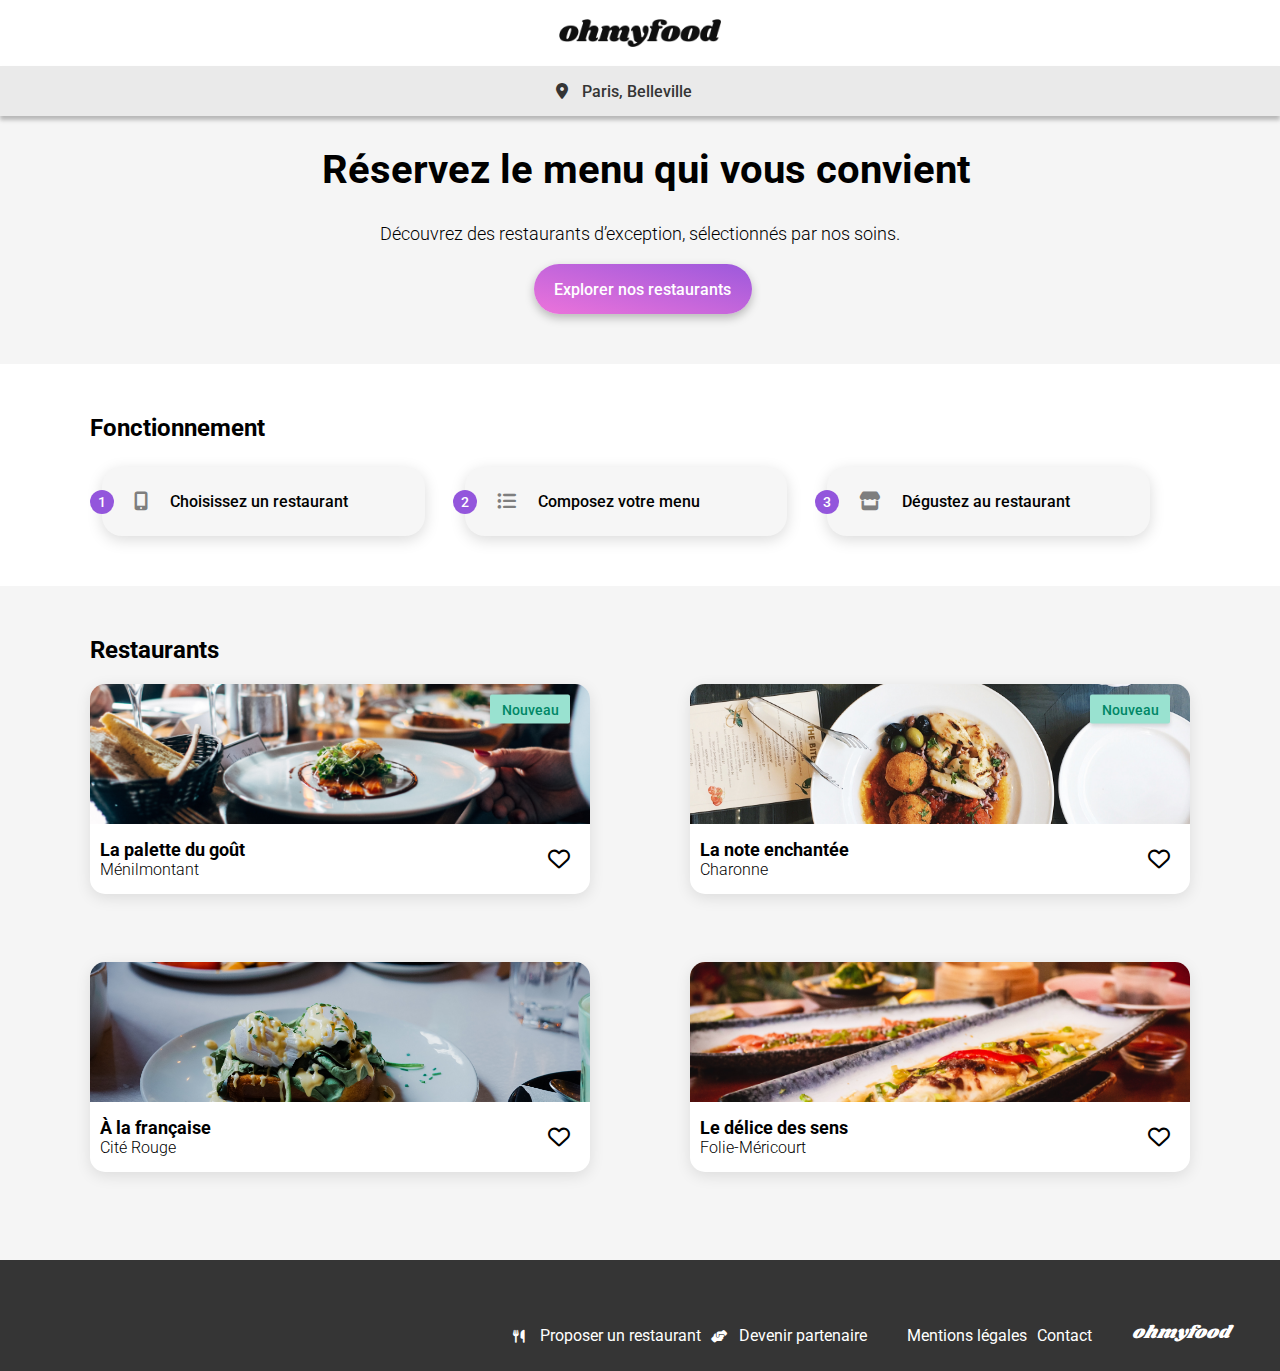
==== index.html @ 7dc05c97 "micromodification" ====
<!DOCTYPE html>
<html>

    <head>
        <meta charset="UTF-8">
        <meta name="viewport" content="width=device-width, initial-scale=1.0">
        <title>OhMyFood</title>
        <link rel="preconnect" href="https://fonts.googleapis.com">
        <link rel="preconnect" href="https://fonts.gstatic.com" crossorigin>
        <link href="https://fonts.googleapis.com/css2?family=Roboto:ital,wght@0,100;0,300;0,400;0,500;0,700;0,900;1,100;1,300;1,400;1,500;1,700;1,900&family=Shrikhand&display=swap" rel="stylesheet">
        <link href="https://fonts.googleapis.com/css2?family=Roboto:ital,wght@0,100;0,300;0,400;0,500;0,700;0,900;1,100;1,300;1,400;1,500;1,700;1,900&display=swap" rel="stylesheet">
        <link rel="stylesheet" href="https://cdnjs.cloudflare.com/ajax/libs/font-awesome/6.5.1/css/all.min.css">            
        <link rel="stylesheet" href="./css/index.css">
    </head>

    <body>

        <header>
            <div id="logo">
                <img src="./assets/logo/ohmyfood.png" alt="Logo Ohmyfood">
            </div>

            <div class="location">
                <i class="fa-solid fa-location-dot"></i>
                <input type="text" placeholder="Paris, Belleville">
            </div>
        </header>

        <section id="reservation">
            <h1>Réservez le menu qui vous convient</h1>
            <h2>Découvrez des restaurants d’exception, sélectionnés par nos soins.</h2>
            <button>Explorer nos restaurants</button>
        </section>

        <main class="main-container">

            <section id="fonctionnement">
                <div class="container">
                    <h2>Fonctionnement</h2>
                    <section id="detail">
                        <div>
                            <span>1</span>
                            <article>
                                <i class="fa-solid fa-mobile-screen-button"></i>
                                <p>Choisissez un restaurant</p>
                            </article>
                        </div>
                        <div>
                            <span>2</span>
                            <article>
                                <i class="fa-solid fa-list-ul"></i>
                                <p>Composez votre menu</p>
                            </article>
                        </div>
                        <div>
                            <span>3</span>
                            <article>
                                <i class="fa-solid fa-store"></i>
                                <p>Dégustez au restaurant</p>
                            </article>
                        </div>
                    </section>
                </div>
            </section>

            <section id="cards">
                <div class="container">
                    <h2>Restaurants</h2>
                    <section id="card-container">
                        <a href="./restaurants/laPaletteDuGout.html">
                            <article class="card">
                                <div class="card__image">
                                    <img src="./assets/restaurants/jay-wennington-N_Y88TWmGwA-unsplash.jpg" alt="La palette du goût">
                                    <button class="new">Nouveau</button>
                                </div>
                                <div class="card__content">
                                    <div class="content-container">
                                        <h3 class="card-title">La palette du goût</h3>
                                        <p class="card-subtitle">Ménilmontant</p>
                                    </div>
                                    <div class="heart">
                                        <i class="fa-regular fa-heart"></i>
                                        <!-- <i class="fa-thin fa-heart"></i> -->
                                    </div>
                                </div>
                            </article>
                        </a>
    
                        <a href="./restaurants/laNoteEnchantee.html">
                            <article class="card">
                                <div class="card__image">
                                    <img src="./assets/restaurants/stil-u2Lp8tXIcjw-unsplash.jpg" alt="La note enchantée">
                                    <button class="new">Nouveau</button>
                                </div>
        
                                <div class="card__content">
                                    <div class="content-container">
                                        <h3>La note enchantée</h3>
                                        <p>Charonne</p>
                                    </div>
                                    <div class="heart">
                                        <i class="fa-regular fa-heart"></i>
                                        <!-- <i class="fa-thin fa-heart"></i> -->
                                    </div>
                                </div>
                            </article>
                        </a>

                        <a href="./restaurants/aLaFrancaise.html">
                            <article class="card">
                                <div class="card__image">
                                    <img src="./assets/restaurants/toa-heftiba-DQKerTsQwi0-unsplash.jpg" alt="À la française">
                                </div>
        
                                <div class="card__content">
                                    <div class="content-container">
                                        <h3>À la française</h3>
                                        <p>Cité Rouge</p>
                                    </div>
                                    <div class="heart">
                                        <i class="fa-regular fa-heart"></i>
                                        <!-- <i class="fa-thin fa-heart"></i> -->
                                    </div>
                                </div>
                            </article>
                        </a>
                        
                        <a href="./restaurants/leDeliceDesSens.html">
                            <article class="card">
                                <div class="card__image">
                                    <img src="./assets/restaurants/louis-hansel-shotsoflouis-qNBGVyOCY8Q-unsplash.jpg" alt="Le délice des sens">
                                </div>
                                <div class="card__content">
                                    <div class="content-container">
                                        <h3>Le délice des sens</h3>
                                        <p>Folie-Méricourt</p>
                                    </div>
                                    <div class="heart">
                                        <i class="fa-regular fa-heart"></i>
                                        <!-- <i class="fa-thin fa-heart"></i> -->
                                    </div>
                                </div>
                            </article>
                        </a>
                    </section>
                </div>
            </section>

        </main>

        <footer>
            <h3>ohmyfood</h3>
            <ul>
                <li><i class="fa-solid fa-utensils"></i><a href="#"> Proposer un restaurant</a></li>
                <li><i class="fa-solid fa-handshake-angle"></i><a href="#">Devenir partenaire</a></li>
                <li><a href="#">Mentions légales</a></li>
                <li><a href="mailto:contact@ohmyfood.fr">Contact</a></li>
            </ul>
        </footer>

    </body>
</html>
---- css/index.css ----
* {
  font-family: "Roboto", sans-serif;
  padding: 0px;
  margin: 0px;
  box-sizing: border-box;
}

body {
  background-color: #F5F5F5;
}

a {
  text-decoration: none;
  color: inherit;
}

.container {
  max-width: 1140px;
  margin: auto;
  padding: 50px 20px;
}

.main-container #fonctionnement #detail article, header #logo {
  display: flex;
  justify-content: center;
}

.main-container #fonctionnement #detail, #reservation {
  display: flex;
  flex-direction: column;
}

/****  header  ****/
header #logo {
  background-color: #FFFFFF;
  box-shadow: 0px 2px 4px 0px rgba(0, 0, 0, 0.1450980392);
}
header #logo img {
  width: 162px;
  margin: 19px 0px;
}
header .location {
  position: relative;
  text-align: center;
  background-color: #EAEAEA;
  padding: 16px 0px 15px 55px;
  box-shadow: 0px 4px 4px 0px rgba(0, 0, 0, 0.2509803922);
}
header .location i {
  margin: 0px 10px 0px 6px;
  color: #353535;
}
header .location input {
  border: none;
  background: none;
  outline: none;
  font-size: 16px;
  font-weight: 500;
}
header .location input::placeholder {
  color: #353535;
}

/****  section-reservation  ****/
#reservation {
  background-color: #F5F5F5;
  align-items: center;
  text-align: center;
}
#reservation h1 {
  margin: 0px 35px 0px 47px;
  padding: 30px 0px 10px 0px;
}
@media screen and (min-width: 1024px) {
  #reservation h1 {
    font-size: 40px;
    margin-bottom: 20px;
  }
}
#reservation h2 {
  font-size: 17px;
  font-weight: 300;
  margin: 0 10px;
}
@media screen and (min-width: 1024px) {
  #reservation h2 {
    font-size: 18px;
  }
}
#reservation button {
  background: linear-gradient(193.33deg, #9356DC -11.44%, #FF79DA 123.93%);
  color: #FFFFFF;
  box-shadow: 0px 4px 10px 0px rgba(0, 0, 0, 0.2509803922);
  width: 218px;
  height: 50px;
  border-radius: 25px;
  font-size: 16px;
  font-weight: 500;
  border: none;
  cursor: pointer;
  margin: 20px 0px 50px 5px;
}

/**** section-fonctionnement ****/
.main-container #fonctionnement {
  background-color: #FFFFFF;
}
.main-container #fonctionnement #detail {
  padding: 0 0 0 12px;
}
@media screen and (min-width: 768px) {
  .main-container #fonctionnement #detail {
    flex-direction: row;
  }
  .main-container #fonctionnement #detail div {
    width: 100%;
    padding-right: 40px;
  }
}
.main-container #fonctionnement #detail article {
  justify-content: unset;
  align-items: center;
  padding: 25px 20px 25px 20px;
  background: #F6F6F6;
  border-radius: 20px;
  box-shadow: 0px 4px 15px 0px rgba(0, 0, 0, 0.1450980392);
}
.main-container #fonctionnement #detail article i {
  margin: 0px 12px;
  color: #7E7E7E;
  font-size: 19px;
}
.main-container #fonctionnement #detail article p {
  font-weight: 500;
  margin-left: 10px;
}
@media screen and (min-width: 768px) {
  .main-container #fonctionnement #detail article p {
    text-align: left;
  }
}
.main-container #fonctionnement #detail article:hover i {
  color: #9356DC;
}
.main-container #fonctionnement #detail div {
  position: relative;
  margin-top: 25px;
  text-align: center;
}
.main-container #fonctionnement #detail span {
  position: absolute;
  top: 50%;
  transform: translateY(-50%);
  left: -12px;
  width: 24px;
  border-radius: 50%;
  background-color: #9356DC;
  color: #FFFFFF;
  line-height: 24px;
  font-size: 14px;
  font-weight: 500;
}
.main-container #card-container {
  margin: 20px 0 20px 0;
}
@media screen and (min-width: 768px) {
  .main-container #card-container {
    display: grid;
    grid-template-columns: 1fr 1fr;
    grid-template-rows: 1fr 1fr;
    row-gap: 50px;
    column-gap: 100px;
  }
}

.card {
  background-color: #FFFFFF;
  height: 210px;
  border-radius: 15px;
  box-shadow: 0px 4px 15px 0px rgba(0, 0, 0, 0.1019607843);
  position: relative;
  margin-bottom: 18px;
}
.card img {
  width: 100%;
  height: 140px;
  object-fit: cover;
  border-radius: 15px 15px 0px 0px;
  display: block;
}
.card .new {
  background-color: #99E2D0;
  width: 80px;
  height: 29px;
  border-radius: 2px;
  color: #008766;
  font-size: 14px;
  font-weight: 500;
  border: none;
  box-shadow: 0px 2px 4px 0px rgba(0, 0, 0, 0.1450980392);
  position: absolute;
  top: 25px;
  left: 82%;
  transform: translate(-50%, -50%);
}
@media screen and (min-width: 1024px) {
  .card .new {
    left: 88%;
  }
}
.card .card__content {
  display: flex;
  justify-content: space-between;
  align-items: center;
  margin: 15px 20px 15px 10px;
}
.card .card__content h3 {
  font-size: 18px;
}
.card .card__content p {
  font-weight: 300;
}
.card .card__content .heart {
  position: relative;
  cursor: pointer;
  font-size: 22px;
}

footer {
  background-color: #353535;
  color: #FFFFFF;
  padding: 22px 25px;
}
@media screen and (min-width: 768px) {
  footer {
    display: flex;
    flex-direction: row-reverse;
    align-items: center;
    padding: 60px 20px 25px;
  }
}
@media screen and (min-width: 1024px) {
  footer {
    padding: 60px 50px 25px;
  }
}
footer h3 {
  font-family: Shrikhand;
  font-size: 18px;
  font-weight: 400;
  font-style: italic;
  margin-bottom: 16px;
}
@media screen and (min-width: 768px) {
  footer h3 {
    margin-bottom: 0;
    margin-left: 30px;
  }
}
footer ul {
  list-style: none;
}
@media screen and (min-width: 768px) {
  footer ul {
    display: flex;
  }
  footer ul li:nth-child(3) {
    margin-left: 30px;
  }
}
footer ul li {
  margin-top: 5px;
}
@media screen and (min-width: 768px) {
  footer ul li {
    margin-right: 10px;
  }
}
footer ul li i {
  font-size: 13px;
  margin-right: 12px;
}

/*# sourceMappingURL=index.css.map */
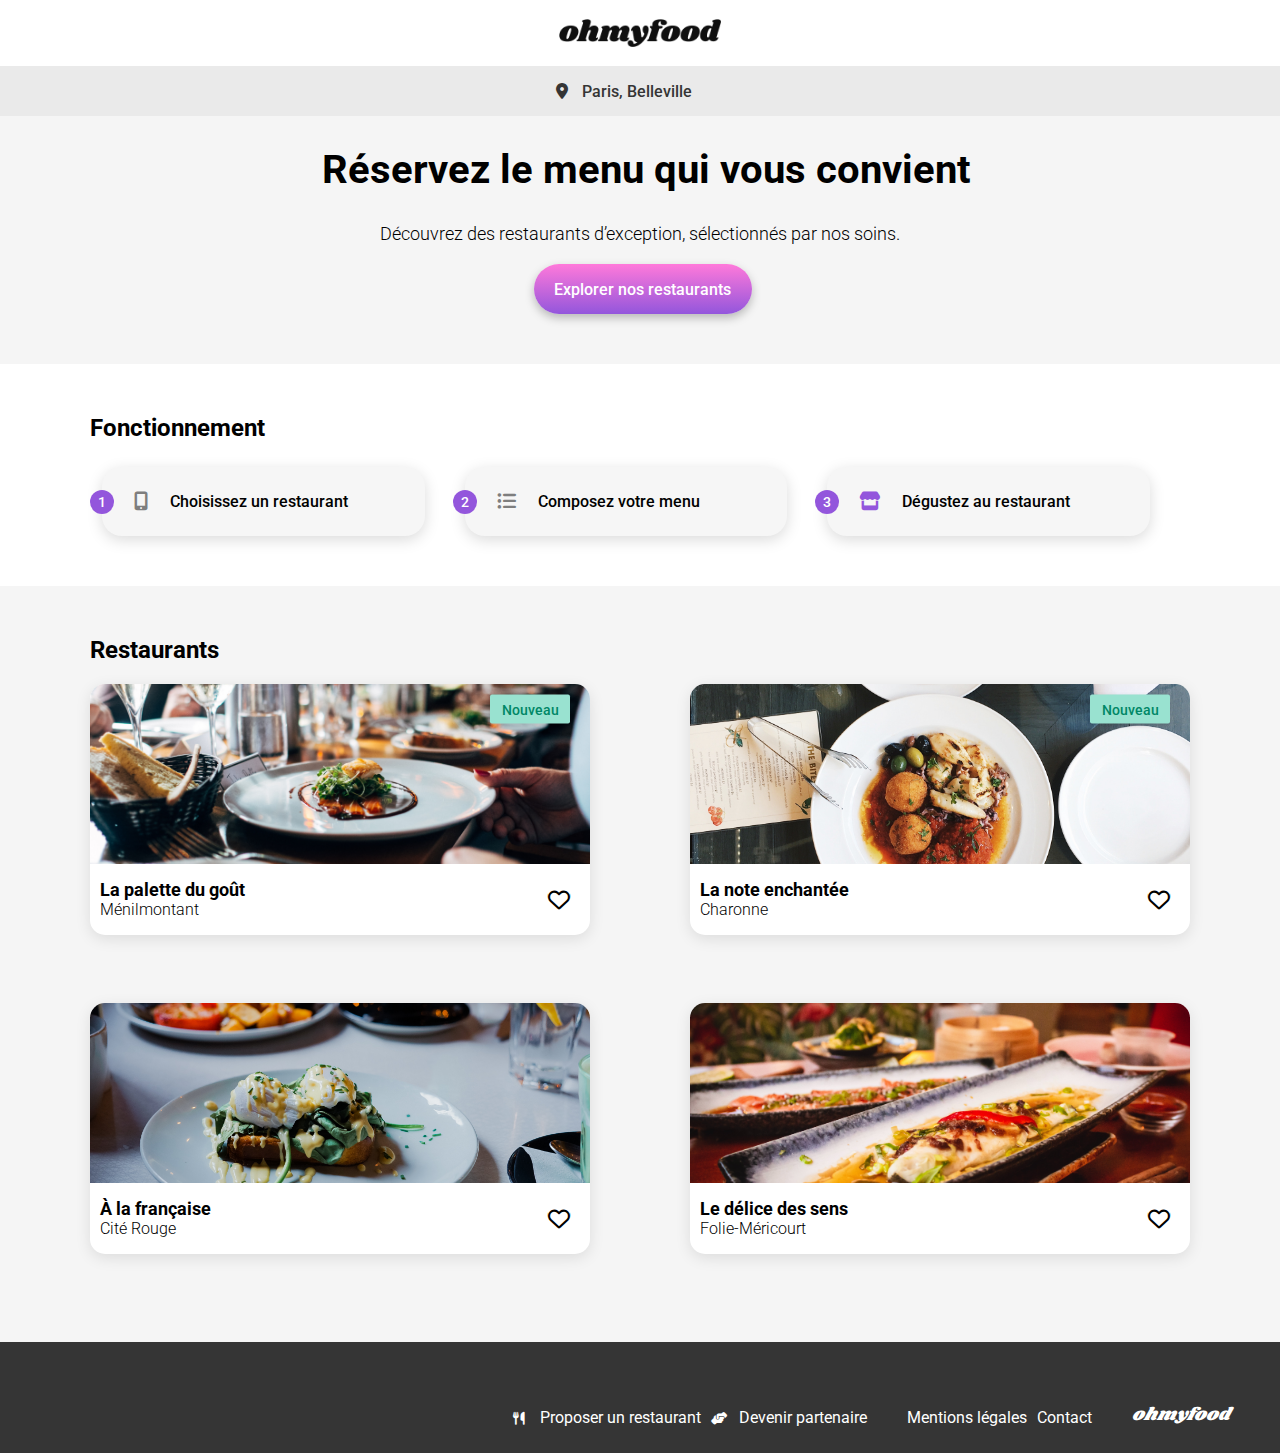
==== commit a45fa618: "add heart animation + icon active + buttons animation" ====
--- a/index.html
+++ b/index.html
@@ -55,7 +55,7 @@
                         <div>
                             <span>3</span>
                             <article>
-                                <i class="fa-solid fa-store"></i>
+                                <i class="fa-solid fa-store fa--active"></i>
                                 <p>Dégustez au restaurant</p>
                             </article>
                         </div>
@@ -79,8 +79,8 @@
                                         <p class="card-subtitle">Ménilmontant</p>
                                     </div>
                                     <div class="heart">
-                                        <i class="fa-regular fa-heart"></i>
-                                        <!-- <i class="fa-thin fa-heart"></i> -->
+                                        <i class="fa-regular fa-heart like menu-liked--outline"></i>
+                                        <i class="fa-solid fa-heart like menu-liked--solid"></i>
                                     </div>
                                 </div>
                             </article>
@@ -99,8 +99,8 @@
                                         <p>Charonne</p>
                                     </div>
                                     <div class="heart">
-                                        <i class="fa-regular fa-heart"></i>
-                                        <!-- <i class="fa-thin fa-heart"></i> -->
+                                        <i class="fa-regular fa-heart like menu-liked--outline"></i>
+                                        <i class="fa-solid fa-heart like menu-liked--solid"></i>
                                     </div>
                                 </div>
                             </article>
@@ -118,8 +118,8 @@
                                         <p>Cité Rouge</p>
                                     </div>
                                     <div class="heart">
-                                        <i class="fa-regular fa-heart"></i>
-                                        <!-- <i class="fa-thin fa-heart"></i> -->
+                                        <i class="fa-regular fa-heart like menu-liked--outline"></i>
+                                        <i class="fa-solid fa-heart like menu-liked--solid"></i>
                                     </div>
                                 </div>
                             </article>
@@ -136,8 +136,8 @@
                                         <p>Folie-Méricourt</p>
                                     </div>
                                     <div class="heart">
-                                        <i class="fa-regular fa-heart"></i>
-                                        <!-- <i class="fa-thin fa-heart"></i> -->
+                                        <i class="fa-regular fa-heart like menu-liked--outline"></i>
+                                        <i class="fa-solid fa-heart like menu-liked--solid"></i>
                                     </div>
                                 </div>
                             </article>
--- a/css/index.css
+++ b/css/index.css
@@ -46,6 +46,11 @@
   padding: 16px 0px 15px 55px;
   box-shadow: 0px 4px 4px 0px rgba(0, 0, 0, 0.2509803922);
 }
+@media screen and (min-width: 768px) {
+  header .location {
+    box-shadow: none;
+  }
+}
 header .location i {
   margin: 0px 10px 0px 6px;
   color: #353535;
@@ -88,7 +93,7 @@
   }
 }
 #reservation button {
-  background: linear-gradient(193.33deg, #9356DC -11.44%, #FF79DA 123.93%);
+  background: linear-gradient(0deg, #9356DC, #FF79DA);
   color: #FFFFFF;
   box-shadow: 0px 4px 10px 0px rgba(0, 0, 0, 0.2509803922);
   width: 218px;
@@ -99,6 +104,10 @@
   border: none;
   cursor: pointer;
   margin: 20px 0px 50px 5px;
+}
+#reservation button:hover {
+  opacity: 0.83;
+  transition: 0.5s;
 }
 
 /**** section-fonctionnement ****/
@@ -130,6 +139,9 @@
   color: #7E7E7E;
   font-size: 19px;
 }
+.main-container #fonctionnement #detail article .fa--active {
+  color: #9356DC;
+}
 .main-container #fonctionnement #detail article p {
   font-weight: 500;
   margin-left: 10px;
@@ -138,9 +150,6 @@
   .main-container #fonctionnement #detail article p {
     text-align: left;
   }
-}
-.main-container #fonctionnement #detail article:hover i {
-  color: #9356DC;
 }
 .main-container #fonctionnement #detail div {
   position: relative;
@@ -175,7 +184,7 @@
 
 .card {
   background-color: #FFFFFF;
-  height: 210px;
+  height: 251px;
   border-radius: 15px;
   box-shadow: 0px 4px 15px 0px rgba(0, 0, 0, 0.1019607843);
   position: relative;
@@ -183,7 +192,7 @@
 }
 .card img {
   width: 100%;
-  height: 140px;
+  height: 180px;
   object-fit: cover;
   border-radius: 15px 15px 0px 0px;
   display: block;
@@ -221,9 +230,24 @@
   font-weight: 300;
 }
 .card .card__content .heart {
-  position: relative;
   cursor: pointer;
   font-size: 22px;
+}
+.card .card__content .heart .menu-liked--outline {
+  position: absolute;
+  margin-top: 2px;
+}
+.card .card__content .heart .menu-liked--outline:before {
+  background-color: white;
+}
+.card .card__content .heart:active .menu-liked--outline {
+  opacity: 0;
+}
+.card .card__content .heart:active .menu-liked--solid {
+  background: linear-gradient(160deg, #9356dc 0%, #ff79da 100%);
+  -webkit-background-clip: text;
+  -webkit-text-fill-color: transparent;
+  opacity: 1;
 }
 
 footer {
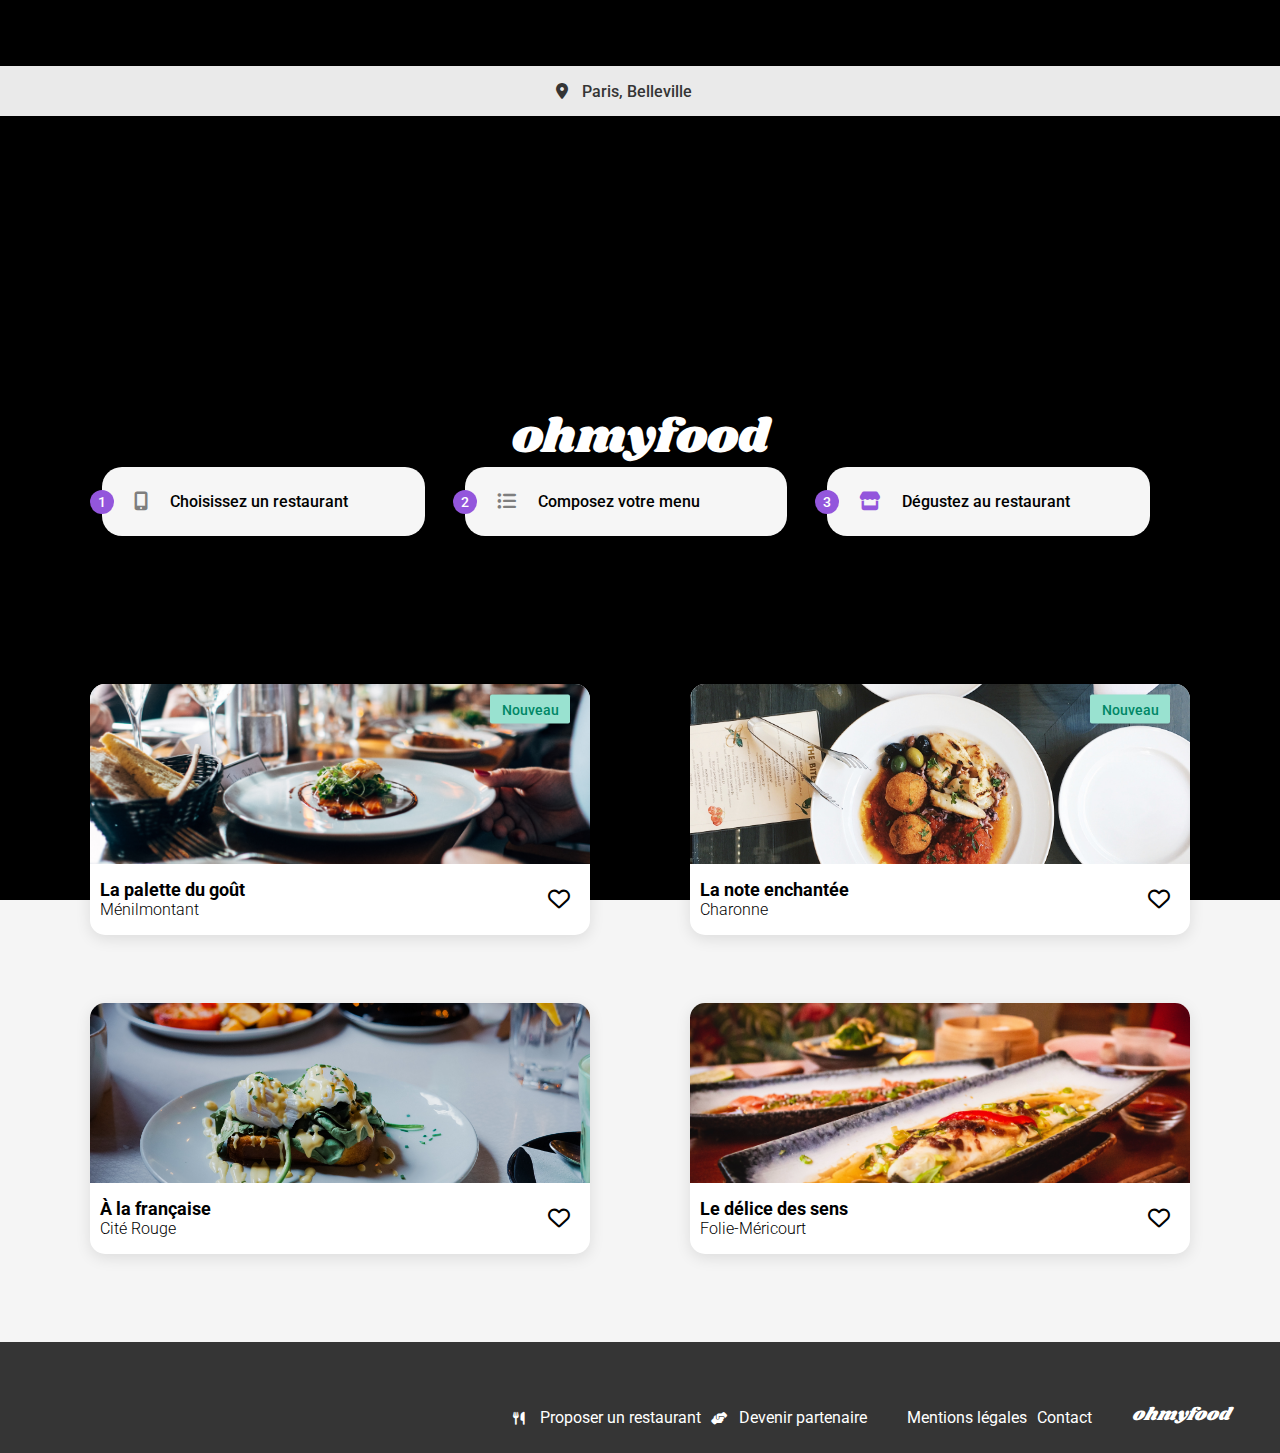
==== commit 67b12361: "add loader + heart" ====
--- a/index.html
+++ b/index.html
@@ -14,6 +14,17 @@
     </head>
 
     <body>
+
+        <div class="loader">
+            <p class="loader__title">ohmyfood</p>
+            <div class="loader__stagger">
+              <div class="loader__point"></div>
+              <div class="loader__point"></div>
+              <div class="loader__point"></div>
+              <div class="loader__point"></div>
+              <div class="loader__point"></div>
+            </div>
+        </div>
 
         <header>
             <div id="logo">
@@ -78,10 +89,14 @@
                                         <h3 class="card-title">La palette du goût</h3>
                                         <p class="card-subtitle">Ménilmontant</p>
                                     </div>
-                                    <div class="heart">
-                                        <i class="fa-regular fa-heart like menu-liked--outline"></i>
-                                        <i class="fa-solid fa-heart like menu-liked--solid"></i>
-                                    </div>
+                                    <form class="like-form">
+                                        <input type="checkbox" id="like_palette-du-gout" name="like_palette-du-gout" class="like_button" value="favorite">
+                                        <label for="like_palette-du-gout" class="fav-label">
+                                          <i class="fa-solid fa-heart"></i>
+                                          <i class="fa-regular fa-heart"></i>
+                                          <span class="sr-only">Ajouter aux favoris</span>
+                                        </label>
+                                    </form>
                                 </div>
                             </article>
                         </a>
@@ -98,10 +113,14 @@
                                         <h3>La note enchantée</h3>
                                         <p>Charonne</p>
                                     </div>
-                                    <div class="heart">
-                                        <i class="fa-regular fa-heart like menu-liked--outline"></i>
-                                        <i class="fa-solid fa-heart like menu-liked--solid"></i>
-                                    </div>
+                                    <form class="like-form">
+                                        <input type="checkbox" id="like_note-enchantee" name="like_note-enchantee" class="like_button" value="favorite">
+                                        <label for="like_note-enchantee" class="fav-label">
+                                          <i class="fa-solid fa-heart"></i>
+                                          <i class="fa-regular fa-heart"></i>
+                                          <span class="sr-only">Ajouter aux favoris</span>
+                                        </label>
+                                    </form>
                                 </div>
                             </article>
                         </a>
@@ -117,10 +136,14 @@
                                         <h3>À la française</h3>
                                         <p>Cité Rouge</p>
                                     </div>
-                                    <div class="heart">
-                                        <i class="fa-regular fa-heart like menu-liked--outline"></i>
-                                        <i class="fa-solid fa-heart like menu-liked--solid"></i>
-                                    </div>
+                                    <form class="like-form">
+                                        <input type="checkbox" id="like_a-la-francaise" name="like_a-la-francaise" class="like_button" value="favorite">
+                                        <label for="like_a-la-francaise" class="fav-label">
+                                            <i class="fa-solid fa-heart"></i>
+                                            <i class="fa-regular fa-heart"></i>
+                                            <span class="sr-only">Ajouter au favoris</span>
+                                        </label>
+                                    </form>
                                 </div>
                             </article>
                         </a>
@@ -135,10 +158,14 @@
                                         <h3>Le délice des sens</h3>
                                         <p>Folie-Méricourt</p>
                                     </div>
-                                    <div class="heart">
-                                        <i class="fa-regular fa-heart like menu-liked--outline"></i>
-                                        <i class="fa-solid fa-heart like menu-liked--solid"></i>
-                                    </div>
+                                    <form class="like-form">
+                                        <input type="checkbox" id="like_delice-des-sens" name="like_delice-des-sens" class="like_button" value="favorite">
+                                        <label for="like_delice-des-sens" class="fav-label">
+                                          <i class="fa-solid fa-heart"></i>
+                                          <i class="fa-regular fa-heart"></i>
+                                          <span class="sr-only">Ajouter aux favoris</span>
+                                        </label>
+                                    </form>
                                 </div>
                             </article>
                         </a>
--- a/css/index.css
+++ b/css/index.css
@@ -229,25 +229,36 @@
 .card .card__content p {
   font-weight: 300;
 }
-.card .card__content .heart {
+.card .card__content .like-form {
+  position: relative;
+  font-size: 22px;
+}
+.card .card__content .like_button {
+  display: none;
+}
+.card .card__content .like_button:not(:checked) ~ .fav-label {
   cursor: pointer;
-  font-size: 22px;
-}
-.card .card__content .heart .menu-liked--outline {
-  position: absolute;
-  margin-top: 2px;
-}
-.card .card__content .heart .menu-liked--outline:before {
-  background-color: white;
-}
-.card .card__content .heart:active .menu-liked--outline {
-  opacity: 0;
-}
-.card .card__content .heart:active .menu-liked--solid {
-  background: linear-gradient(160deg, #9356dc 0%, #ff79da 100%);
+}
+.card .card__content .like_button:not(:checked) ~ .fav-label .fa-solid {
+  display: none;
+}
+.card .card__content .like_button:not(:checked) ~ .fav-label .fa-regular {
+  display: inline-block;
+}
+.card .card__content .like_button:checked ~ .fav-label {
+  cursor: pointer;
+}
+.card .card__content .like_button:checked ~ .fav-label .fa-solid {
+  display: inline-block;
+}
+.card .card__content .like_button:checked ~ .fav-label .fa-regular {
+  display: none;
+}
+.card .card__content .fa-heart.fa-solid {
+  background-image: linear-gradient(193.33deg, #9356DC -11.44%, #FF79DA 123.93%);
   -webkit-background-clip: text;
-  -webkit-text-fill-color: transparent;
-  opacity: 1;
+  background-clip: text;
+  color: transparent;
 }
 
 footer {
@@ -305,4 +316,85 @@
   margin-right: 12px;
 }
 
+@keyframes hideLoader {
+  0% {
+    z-index: 5;
+    opacity: 1;
+  }
+  70% {
+    z-index: 5;
+    opacity: 1;
+  }
+  100% {
+    opacity: 0;
+  }
+}
+@keyframes loading {
+  0% {
+    opacity: 0.2;
+    transform: scale(1);
+  }
+  50% {
+    opacity: 1;
+    transform: scale(2);
+  }
+  100% {
+    opacity: 0.3;
+    transform: scale(1);
+  }
+}
+.loader {
+  position: absolute;
+  width: 100%;
+  height: 100vh;
+  display: flex;
+  flex-direction: column;
+  justify-content: center;
+  align-items: center;
+  text-align: center;
+  background-color: black;
+  animation: hideLoader 3s ease forwards;
+}
+.loader__title {
+  font-family: Shrikhand;
+  color: #FFFFFF;
+  width: 80%;
+  font-size: 48px;
+  font-weight: 400;
+  margin-bottom: 20px;
+}
+.loader__stagger {
+  display: flex;
+  flex-direction: row;
+  justify-content: space-between;
+  align-items: center;
+  gap: 10px;
+}
+.loader__point {
+  background-color: white;
+  width: 5px;
+  height: 5px;
+  border-radius: 100%;
+  opacity: 0.3;
+  animation-name: loading;
+  animation-duration: 1000ms;
+  animation-timing-function: ease-in-out;
+  animation-iteration-count: 6;
+}
+.loader__point:nth-of-type(1) {
+  animation-delay: 0.2s;
+}
+.loader__point:nth-of-type(2) {
+  animation-delay: 0.4s;
+}
+.loader__point:nth-of-type(3) {
+  animation-delay: 0.6s;
+}
+.loader__point:nth-of-type(4) {
+  animation-delay: 0.8s;
+}
+.loader__point:nth-of-type(5) {
+  animation-delay: 1s;
+}
+
 /*# sourceMappingURL=index.css.map */
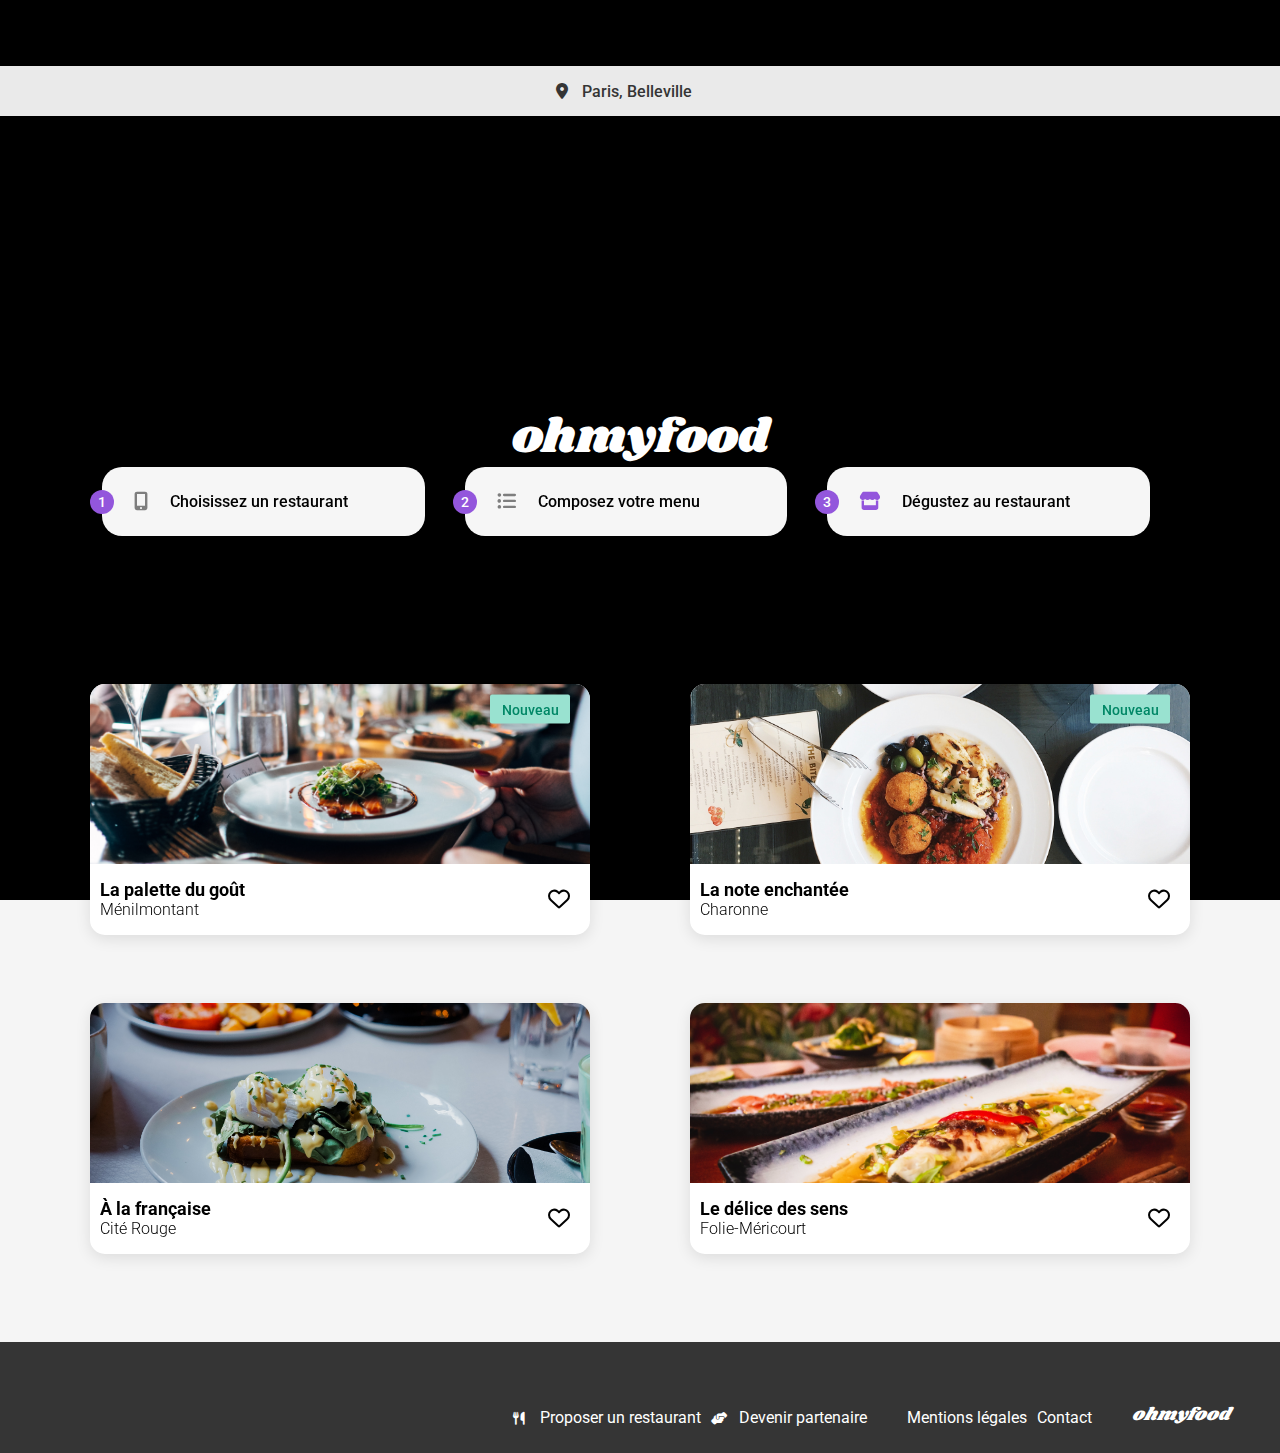
==== commit 04559d0d: "delete scroll loader + add check animation for dish + add _heart.scss" ====
--- a/index.html
+++ b/index.html
@@ -13,7 +13,7 @@
         <link rel="stylesheet" href="./css/index.css">
     </head>
 
-    <body>
+    <body class="scroll">
 
         <div class="loader">
             <p class="loader__title">ohmyfood</p>
--- a/css/index.css
+++ b/css/index.css
@@ -25,9 +25,14 @@
   justify-content: center;
 }
 
-.main-container #fonctionnement #detail, #reservation {
+.loader, .main-container #fonctionnement #detail, #reservation {
   display: flex;
   flex-direction: column;
+}
+
+.loader__stagger {
+  display: flex;
+  flex-direction: row;
 }
 
 /****  header  ****/
@@ -108,6 +113,7 @@
 #reservation button:hover {
   opacity: 0.83;
   transition: 0.5s;
+  box-shadow: 0px 4px 15px 0px rgba(0, 0, 0, 0.3490196078);
 }
 
 /**** section-fonctionnement ****/
@@ -229,32 +235,35 @@
 .card .card__content p {
   font-weight: 300;
 }
-.card .card__content .like-form {
+
+.like-form {
   position: relative;
   font-size: 22px;
 }
-.card .card__content .like_button {
+
+.like_button {
   display: none;
 }
-.card .card__content .like_button:not(:checked) ~ .fav-label {
+.like_button:not(:checked) ~ .fav-label {
   cursor: pointer;
 }
-.card .card__content .like_button:not(:checked) ~ .fav-label .fa-solid {
+.like_button:not(:checked) ~ .fav-label .fa-solid {
   display: none;
 }
-.card .card__content .like_button:not(:checked) ~ .fav-label .fa-regular {
+.like_button:not(:checked) ~ .fav-label .fa-regular {
   display: inline-block;
 }
-.card .card__content .like_button:checked ~ .fav-label {
+.like_button:checked ~ .fav-label {
   cursor: pointer;
 }
-.card .card__content .like_button:checked ~ .fav-label .fa-solid {
+.like_button:checked ~ .fav-label .fa-solid {
   display: inline-block;
 }
-.card .card__content .like_button:checked ~ .fav-label .fa-regular {
+.like_button:checked ~ .fav-label .fa-regular {
   display: none;
 }
-.card .card__content .fa-heart.fa-solid {
+
+.fa-heart.fa-solid {
   background-image: linear-gradient(193.33deg, #9356DC -11.44%, #FF79DA 123.93%);
   -webkit-background-clip: text;
   background-clip: text;
@@ -326,6 +335,7 @@
     opacity: 1;
   }
   100% {
+    z-index: -5;
     opacity: 0;
   }
 }
@@ -344,11 +354,11 @@
   }
 }
 .loader {
-  position: absolute;
+  position: fixed;
+  top: 0;
+  left: 0;
   width: 100%;
   height: 100vh;
-  display: flex;
-  flex-direction: column;
   justify-content: center;
   align-items: center;
   text-align: center;
@@ -364,8 +374,6 @@
   margin-bottom: 20px;
 }
 .loader__stagger {
-  display: flex;
-  flex-direction: row;
   justify-content: space-between;
   align-items: center;
   gap: 10px;
@@ -397,4 +405,15 @@
   animation-delay: 1s;
 }
 
+@keyframes scroll-loader {
+  to {
+    overflow: visible;
+  }
+}
+.scroll {
+  overflow: hidden;
+  animation: scroll-loader 2000ms forwards;
+  animation-delay: 2000ms;
+}
+
 /*# sourceMappingURL=index.css.map */
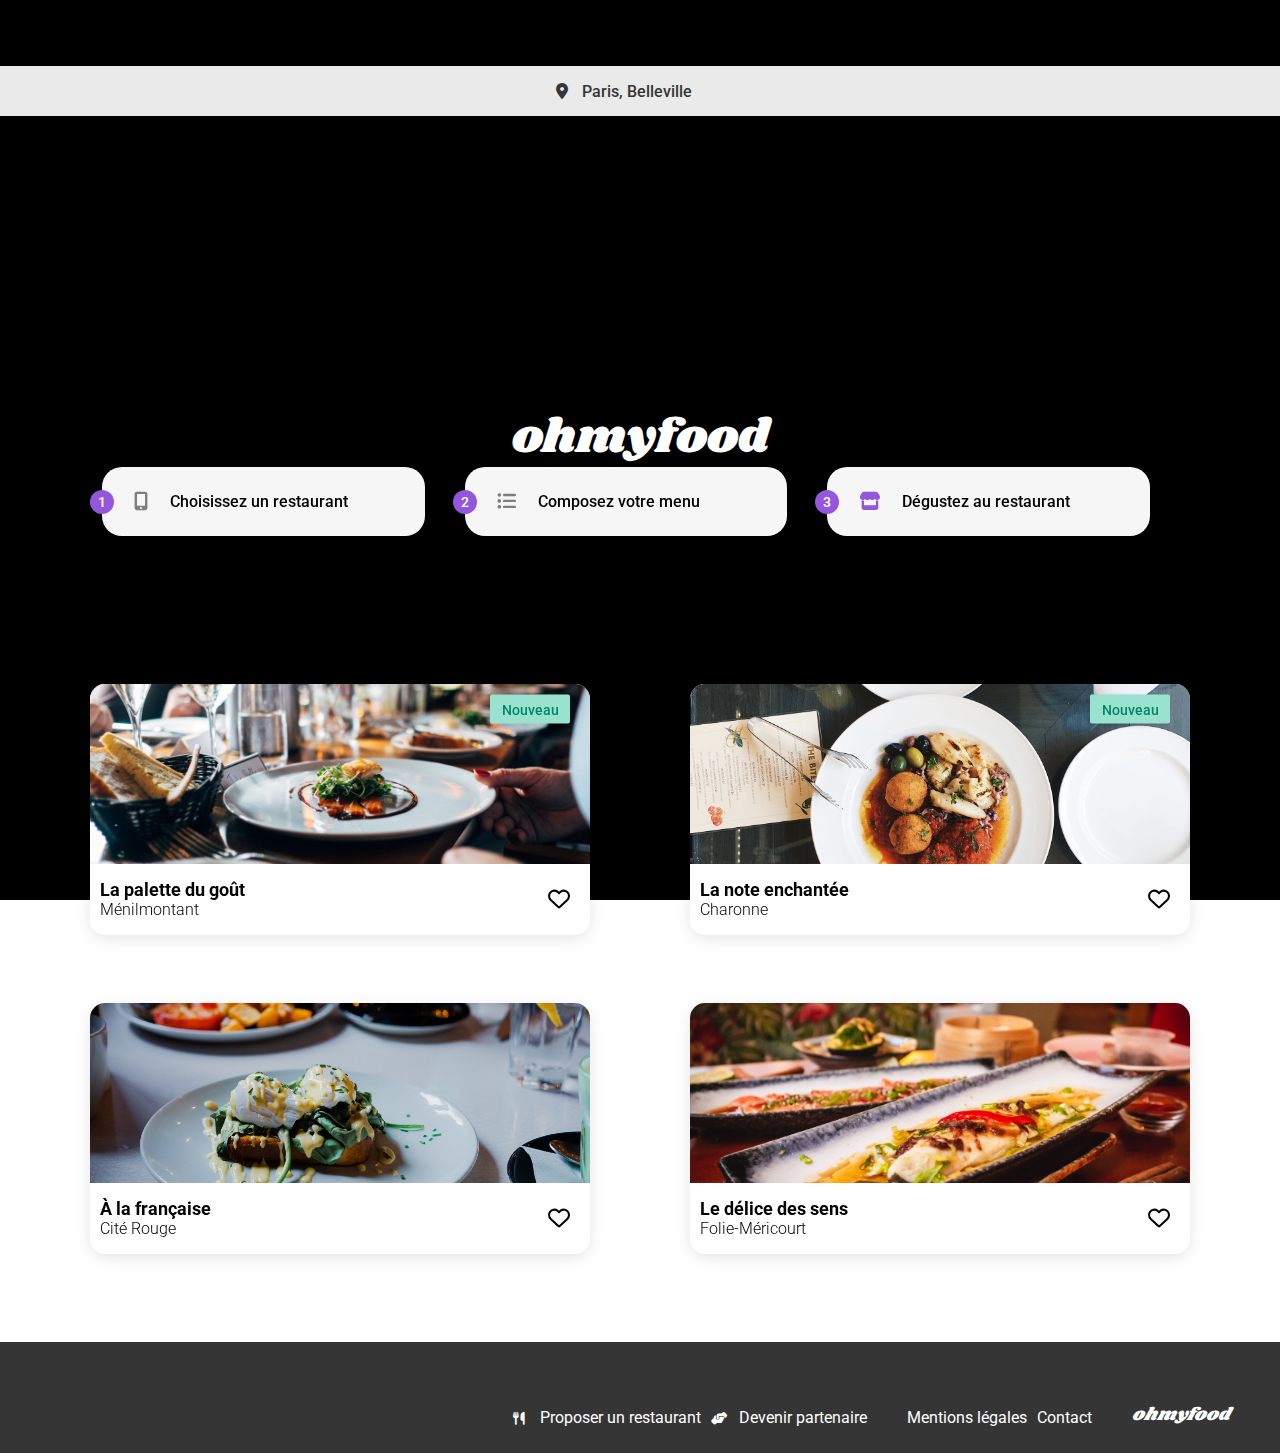
==== commit 04ccb670: "delete restaurant.scss" ====
--- a/index.html
+++ b/index.html
@@ -1,5 +1,5 @@
 <!DOCTYPE html>
-<html>
+<html lang="fr">
 
     <head>
         <meta charset="UTF-8">
@@ -26,7 +26,7 @@
             </div>
         </div>
 
-        <header>
+        <header class="header-homepage">
             <div id="logo">
                 <img src="./assets/logo/ohmyfood.png" alt="Logo Ohmyfood">
             </div>
--- a/css/index.css
+++ b/css/index.css
@@ -1,3 +1,4 @@
+@charset "UTF-8";
 * {
   font-family: "Roboto", sans-serif;
   padding: 0px;
@@ -20,12 +21,12 @@
   padding: 50px 20px;
 }
 
-.main-container #fonctionnement #detail article, header #logo {
+.header-restaurant, .main-container #fonctionnement #detail article, .header-homepage #logo {
   display: flex;
   justify-content: center;
 }
 
-.loader, .main-container #fonctionnement #detail, #reservation {
+.loader, main #btn, .main-container #fonctionnement #detail, #reservation {
   display: flex;
   flex-direction: column;
 }
@@ -36,15 +37,15 @@
 }
 
 /****  header  ****/
-header #logo {
+.header-homepage #logo {
   background-color: #FFFFFF;
   box-shadow: 0px 2px 4px 0px rgba(0, 0, 0, 0.1450980392);
 }
-header #logo img {
+.header-homepage #logo img {
   width: 162px;
   margin: 19px 0px;
 }
-header .location {
+.header-homepage .location {
   position: relative;
   text-align: center;
   background-color: #EAEAEA;
@@ -52,22 +53,22 @@
   box-shadow: 0px 4px 4px 0px rgba(0, 0, 0, 0.2509803922);
 }
 @media screen and (min-width: 768px) {
-  header .location {
+  .header-homepage .location {
     box-shadow: none;
   }
 }
-header .location i {
+.header-homepage .location i {
   margin: 0px 10px 0px 6px;
   color: #353535;
 }
-header .location input {
+.header-homepage .location input {
   border: none;
   background: none;
   outline: none;
   font-size: 16px;
   font-weight: 500;
 }
-header .location input::placeholder {
+.header-homepage .location input::placeholder {
   color: #353535;
 }
 
@@ -186,6 +187,214 @@
     row-gap: 50px;
     column-gap: 100px;
   }
+}
+
+@keyframes fadeIn_h2 {
+  0% {
+    opacity: 0;
+  }
+  25% {
+    opacity: 1;
+  }
+  100% {
+    opacity: 1;
+  }
+}
+@keyframes fadeIn_card-restau {
+  from {
+    opacity: 0;
+  }
+  to {
+    opacity: 1;
+  }
+}
+body {
+  background-color: #FFFFFF;
+}
+
+.header-restaurant {
+  height: 63px;
+  align-items: center;
+}
+.header-restaurant #logo {
+  font-family: Shrikhand;
+  font-size: 30px;
+}
+.header-restaurant #return {
+  position: absolute;
+  color: #353535;
+  font-size: 18px;
+  left: 25px;
+}
+
+main .banner img {
+  width: 100%;
+  object-fit: cover;
+  height: 260px;
+}
+@media screen and (min-width: 768px) {
+  main .banner img {
+    height: 360px;
+  }
+}
+main #background {
+  border-radius: 40px 40px 0 0;
+  background-color: #f6f6f6;
+  position: relative;
+  margin-top: -50px;
+  padding: 30px 10px;
+}
+@media screen and (min-width: 768px) {
+  main #background {
+    width: 90%;
+    margin-left: 5%;
+  }
+}
+@media screen and (min-width: 1024px) {
+  main #background {
+    width: 80%;
+    margin-left: 10%;
+  }
+  main #background .main-container {
+    width: 60%;
+    margin: auto;
+  }
+}
+main #background .title-container {
+  display: flex;
+  justify-content: space-between;
+  align-items: center;
+  font-size: 18px;
+}
+@media screen and (min-width: 1024px) {
+  main #background .title-container {
+    justify-content: center;
+  }
+}
+main #background .title-container h1 {
+  font-family: Shrikhand;
+  font-size: 25px;
+  font-weight: 400;
+}
+@media screen and (min-width: 1024px) {
+  main #background .title-container h1 {
+    margin-right: 20px;
+  }
+}
+main #btn {
+  flex-wrap: wrap;
+  align-content: center;
+  margin-top: 40px;
+}
+main #btn button {
+  background: linear-gradient(0deg, #9356DC, #FF79DA);
+  color: #FFFFFF;
+  box-shadow: 0px 4px 10px 0px rgba(0, 0, 0, 0.2509803922);
+  width: 186px;
+  height: 50px;
+  border-radius: 25px;
+  font-size: 16px;
+  font-weight: 500;
+  border: none;
+  cursor: pointer;
+}
+main #btn button:hover {
+  opacity: 0.83;
+  transition: 0.5s;
+  box-shadow: 0px 4px 15px 0px rgba(0, 0, 0, 0.3490196078);
+}
+main .cards-restau {
+  margin-top: 20px;
+}
+main .cards-restau h2 {
+  font-size: 16px;
+  font-weight: 300;
+  border-bottom: 3px solid #99e2d0;
+  width: 40px;
+  text-transform: uppercase;
+  animation: fadeIn_h2 300ms ease-in-out;
+}
+main .cards-restau .card-restau {
+  position: relative;
+  display: flex;
+  justify-content: space-between;
+  align-items: center;
+  background-color: #FFFFFF;
+  margin: 15px 0px;
+  box-shadow: 0px 4.0114941597px 15.0431032181px 0px rgba(0, 0, 0, 0.1019607843);
+  border-radius: 15px;
+  animation: fadeIn_card-restau 300ms ease-in-out;
+}
+main .cards-restau .card-restau h3 {
+  font-size: 18px;
+  font-weight: 500;
+  margin-bottom: 5px;
+}
+main .cards-restau .card-restau .card-content {
+  margin: 10px 0px 10px 10px;
+}
+main .cards-restau .card-restau .card-content h4 {
+  font-size: 15.04px;
+  font-weight: 300;
+}
+@media screen and (max-width: 450px) {
+  main .cards-restau .card-restau .card-content h3, main .cards-restau .card-restau .card-content h4 {
+    width: 174px;
+    white-space: nowrap;
+    overflow: hidden;
+    text-overflow: ellipsis;
+  }
+}
+main .cards-restau .card-restau .card-animation-container {
+  right: 0;
+  display: flex;
+  align-items: center;
+  overflow: hidden;
+  transition: transform 175ms ease-in-out, opacity 175ms ease-in-out;
+}
+main .cards-restau .card-restau .card-animation-container .card-price {
+  margin: 25px 0 0 auto;
+}
+main .cards-restau .card-restau .card-animation-container .card-price span {
+  font-size: 15.04px;
+  font-weight: 700;
+  padding: 0px 10px 0px 0px;
+  margin-left: 20px;
+}
+main .cards-restau .card-restau .card-animation-container .card-anim {
+  display: flex;
+  background-color: #99E2D0;
+  color: #FFFFFF;
+  font-size: 20px;
+  padding: 23px 20px;
+  border-radius: 0 15px 15px 0;
+}
+main .cards-restau .card-restau .card-animation-container .card-anim span {
+  display: flex;
+  justify-content: center;
+  align-items: center;
+  font-size: 15px;
+  background-color: #FFFFFF;
+  color: #99E2D0;
+  text-align: center;
+  width: 20px;
+  height: 20px;
+  border-radius: 50%;
+}
+main .cards-restau .card-restau .card-price, main .cards-restau .card-restau .card-anim {
+  opacity: 1;
+  transition: transform 175ms ease-in-out, opacity 175ms ease-in-out;
+}
+main .cards-restau .card-restau .selector__label {
+  cursor: pointer;
+  position: absolute;
+  width: 100%;
+  height: 100%;
+  opacity: 0;
+}
+main .cards-restau h2, main .cards-restau .card-restau {
+  animation-fill-mode: both;
+  animation-delay: calc((var(--anim-order) - 1) * 200ms);
 }
 
 .card {
@@ -270,6 +479,11 @@
   color: transparent;
 }
 
+.selector:not(:checked) + .card-restau .card-animation-container .card-price,
+.selector:not(:checked) + .card-restau .card-animation-container .card-anim {
+  transform: translateX(100%); /* Déplacer la carte animée en dehors de la vue */
+}
+
 footer {
   background-color: #353535;
   color: #FFFFFF;
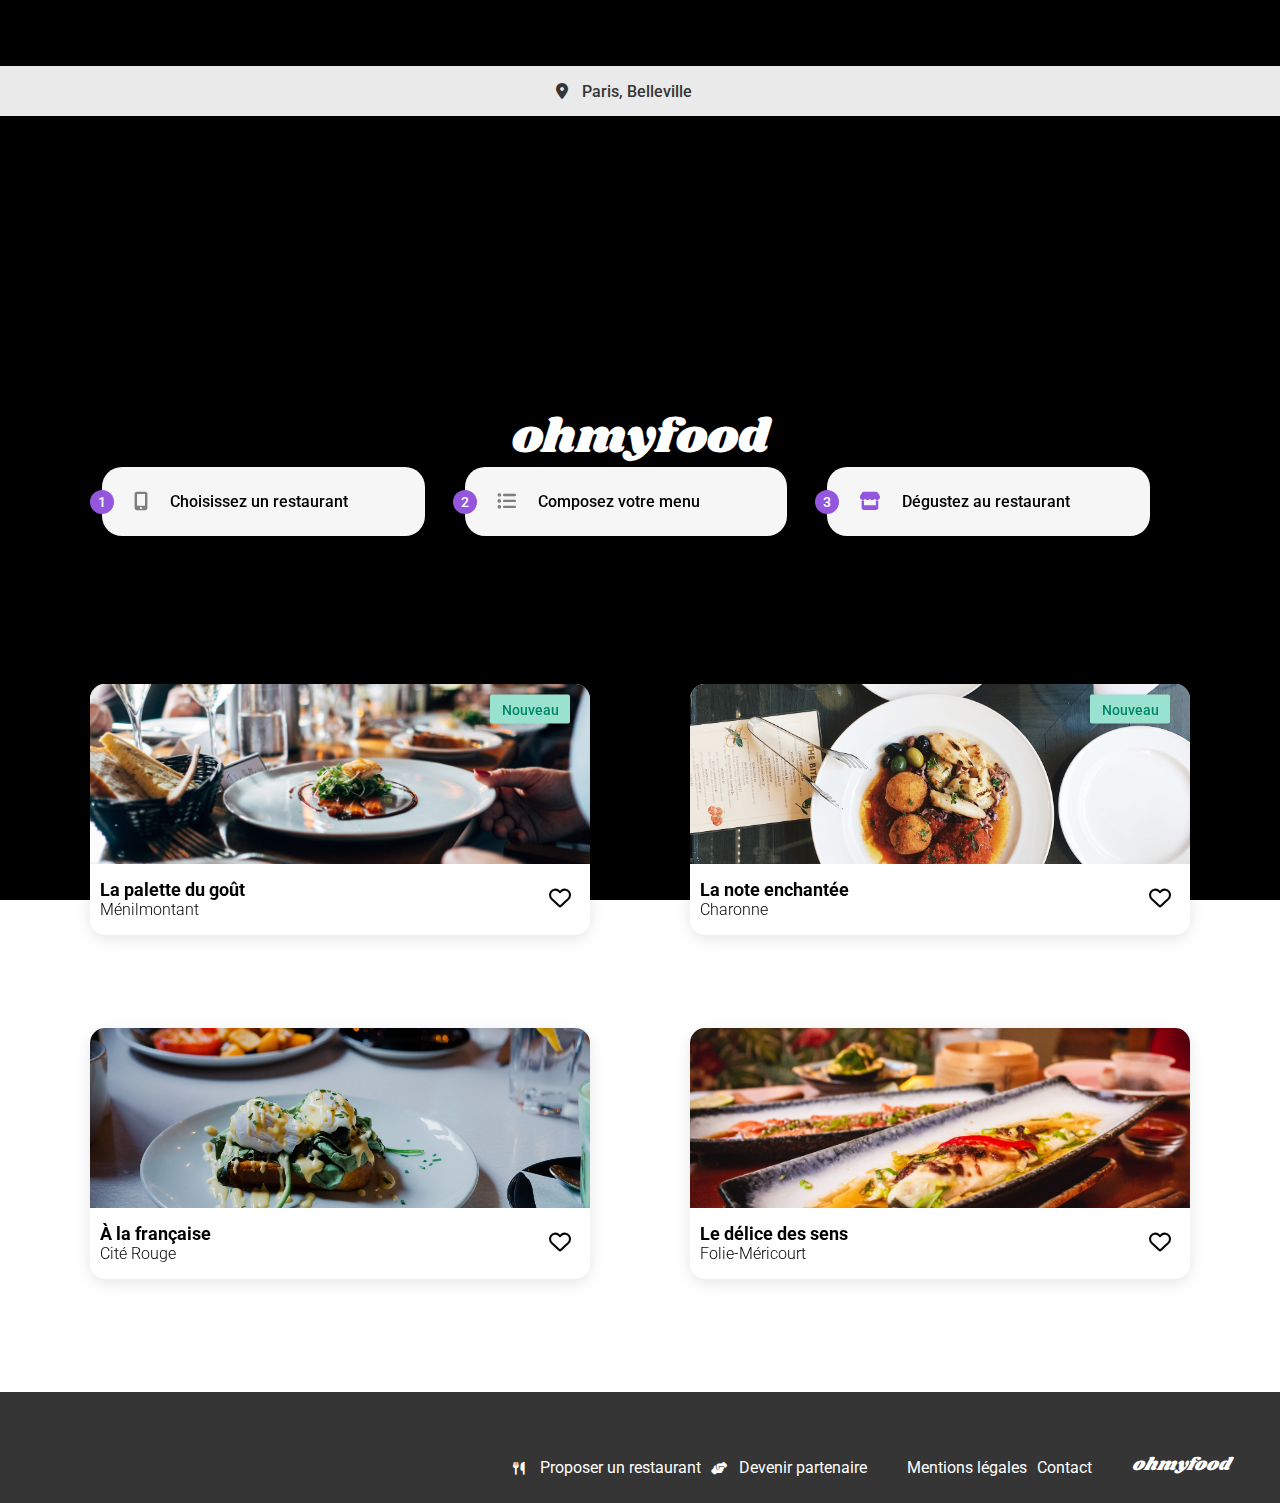
==== commit bd848554: "input+label error correction" ====
--- a/index.html
+++ b/index.html
@@ -78,97 +78,105 @@
                 <div class="container">
                     <h2>Restaurants</h2>
                     <section id="card-container">
-                        <a href="./restaurants/laPaletteDuGout.html">
-                            <article class="card">
-                                <div class="card__image">
-                                    <img src="./assets/restaurants/jay-wennington-N_Y88TWmGwA-unsplash.jpg" alt="La palette du goût">
-                                    <button class="new">Nouveau</button>
-                                </div>
-                                <div class="card__content">
-                                    <div class="content-container">
-                                        <h3 class="card-title">La palette du goût</h3>
-                                        <p class="card-subtitle">Ménilmontant</p>
+                        <div>
+                            <a href="./restaurants/laPaletteDuGout.html">
+                                <article class="card">
+                                    <div class="card__image">
+                                        <img src="./assets/restaurants/jay-wennington-N_Y88TWmGwA-unsplash.jpg" alt="La palette du goût">
+                                        <span class="new">Nouveau</span>
                                     </div>
-                                    <form class="like-form">
-                                        <input type="checkbox" id="like_palette-du-gout" name="like_palette-du-gout" class="like_button" value="favorite">
-                                        <label for="like_palette-du-gout" class="fav-label">
-                                          <i class="fa-solid fa-heart"></i>
-                                          <i class="fa-regular fa-heart"></i>
-                                          <span class="sr-only">Ajouter aux favoris</span>
-                                        </label>
-                                    </form>
-                                </div>
-                            </article>
-                        </a>
-    
-                        <a href="./restaurants/laNoteEnchantee.html">
-                            <article class="card">
-                                <div class="card__image">
-                                    <img src="./assets/restaurants/stil-u2Lp8tXIcjw-unsplash.jpg" alt="La note enchantée">
-                                    <button class="new">Nouveau</button>
-                                </div>
-        
-                                <div class="card__content">
-                                    <div class="content-container">
-                                        <h3>La note enchantée</h3>
-                                        <p>Charonne</p>
+                                    <div class="card__content">
+                                        <div class="content-container">
+                                            <h3 class="card-title">La palette du goût</h3>
+                                            <p class="card-subtitle">Ménilmontant</p>
+                                        </div>
                                     </div>
-                                    <form class="like-form">
-                                        <input type="checkbox" id="like_note-enchantee" name="like_note-enchantee" class="like_button" value="favorite">
-                                        <label for="like_note-enchantee" class="fav-label">
-                                          <i class="fa-solid fa-heart"></i>
-                                          <i class="fa-regular fa-heart"></i>
-                                          <span class="sr-only">Ajouter aux favoris</span>
-                                        </label>
-                                    </form>
-                                </div>
-                            </article>
-                        </a>
+                                </article>
+                            </a>
+                            <form class="like-form">
+                                <input type="checkbox" id="like_palette-du-gout" name="like_palette-du-gout" class="like_button" value="favorite">
+                                <label for="like_palette-du-gout" class="fav-label">
+                                <i class="fa-solid fa-heart"></i>
+                                <i class="fa-regular fa-heart"></i>
+                                <span class="sr-only">Ajouter aux favoris</span>
+                                </label>
+                            </form>
+                        </div>
+                        
+                        <div>
+                            <a href="./restaurants/laNoteEnchantee.html">
+                                <article class="card">
+                                    <div class="card__image">
+                                        <img src="./assets/restaurants/stil-u2Lp8tXIcjw-unsplash.jpg" alt="La note enchantée">
+                                        <span class="new">Nouveau</span>
+                                    </div>
+            
+                                    <div class="card__content">
+                                        <div class="content-container">
+                                            <h3>La note enchantée</h3>
+                                            <p>Charonne</p>
+                                        </div>
+                                    </div>
+                                </article>
+                            </a>
+                            <form class="like-form">
+                                <input type="checkbox" id="like_note-enchantee" name="like_note-enchantee" class="like_button" value="favorite">
+                                <label for="like_note-enchantee" class="fav-label">
+                                <i class="fa-solid fa-heart"></i>
+                                <i class="fa-regular fa-heart"></i>
+                                <span class="sr-only">Ajouter aux favoris</span>
+                                </label>
+                            </form>
+                        </div>
 
-                        <a href="./restaurants/aLaFrancaise.html">
-                            <article class="card">
-                                <div class="card__image">
-                                    <img src="./assets/restaurants/toa-heftiba-DQKerTsQwi0-unsplash.jpg" alt="À la française">
-                                </div>
-        
-                                <div class="card__content">
-                                    <div class="content-container">
-                                        <h3>À la française</h3>
-                                        <p>Cité Rouge</p>
+                        <div>
+                            <a href="./restaurants/aLaFrancaise.html">
+                                <article class="card">
+                                    <div class="card__image">
+                                        <img src="./assets/restaurants/toa-heftiba-DQKerTsQwi0-unsplash.jpg" alt="À la française">
                                     </div>
-                                    <form class="like-form">
-                                        <input type="checkbox" id="like_a-la-francaise" name="like_a-la-francaise" class="like_button" value="favorite">
-                                        <label for="like_a-la-francaise" class="fav-label">
-                                            <i class="fa-solid fa-heart"></i>
-                                            <i class="fa-regular fa-heart"></i>
-                                            <span class="sr-only">Ajouter au favoris</span>
-                                        </label>
-                                    </form>
-                                </div>
-                            </article>
-                        </a>
+            
+                                    <div class="card__content">
+                                        <div class="content-container">
+                                            <h3>À la française</h3>
+                                            <p>Cité Rouge</p>
+                                        </div>
+                                    </div>
+                                </article>
+                            </a>
+                            <form class="like-form">
+                                <input type="checkbox" id="like_a-la-francaise" name="like_a-la-francaise" class="like_button" value="favorite">
+                                <label for="like_a-la-francaise" class="fav-label">
+                                    <i class="fa-solid fa-heart"></i>
+                                    <i class="fa-regular fa-heart"></i>
+                                    <span class="sr-only">Ajouter au favoris</span>
+                                </label>
+                            </form>
+                        </div>
                         
-                        <a href="./restaurants/leDeliceDesSens.html">
-                            <article class="card">
-                                <div class="card__image">
-                                    <img src="./assets/restaurants/louis-hansel-shotsoflouis-qNBGVyOCY8Q-unsplash.jpg" alt="Le délice des sens">
-                                </div>
-                                <div class="card__content">
-                                    <div class="content-container">
-                                        <h3>Le délice des sens</h3>
-                                        <p>Folie-Méricourt</p>
+                        <div>
+                            <a href="./restaurants/leDeliceDesSens.html">
+                                <article class="card">
+                                    <div class="card__image">
+                                        <img src="./assets/restaurants/louis-hansel-shotsoflouis-qNBGVyOCY8Q-unsplash.jpg" alt="Le délice des sens">
                                     </div>
-                                    <form class="like-form">
-                                        <input type="checkbox" id="like_delice-des-sens" name="like_delice-des-sens" class="like_button" value="favorite">
-                                        <label for="like_delice-des-sens" class="fav-label">
-                                          <i class="fa-solid fa-heart"></i>
-                                          <i class="fa-regular fa-heart"></i>
-                                          <span class="sr-only">Ajouter aux favoris</span>
-                                        </label>
-                                    </form>
-                                </div>
-                            </article>
-                        </a>
+                                    <div class="card__content">
+                                        <div class="content-container">
+                                            <h3>Le délice des sens</h3>
+                                            <p>Folie-Méricourt</p>
+                                        </div>
+                                    </div>
+                                </article>
+                            </a>
+                            <form class="like-form">
+                                <input type="checkbox" id="like_delice-des-sens" name="like_delice-des-sens" class="like_button" value="favorite">
+                                <label for="like_delice-des-sens" class="fav-label">
+                                <i class="fa-solid fa-heart"></i>
+                                <i class="fa-regular fa-heart"></i>
+                                <span class="sr-only">Ajouter aux favoris</span>
+                                </label>
+                            </form>
+                        </div>
                     </section>
                 </div>
             </section>
--- a/css/index.css
+++ b/css/index.css
@@ -97,24 +97,6 @@
   #reservation h2 {
     font-size: 18px;
   }
-}
-#reservation button {
-  background: linear-gradient(0deg, #9356DC, #FF79DA);
-  color: #FFFFFF;
-  box-shadow: 0px 4px 10px 0px rgba(0, 0, 0, 0.2509803922);
-  width: 218px;
-  height: 50px;
-  border-radius: 25px;
-  font-size: 16px;
-  font-weight: 500;
-  border: none;
-  cursor: pointer;
-  margin: 20px 0px 50px 5px;
-}
-#reservation button:hover {
-  opacity: 0.83;
-  transition: 0.5s;
-  box-shadow: 0px 4px 15px 0px rgba(0, 0, 0, 0.3490196078);
 }
 
 /**** section-fonctionnement ****/
@@ -287,21 +269,7 @@
   margin-top: 40px;
 }
 main #btn button {
-  background: linear-gradient(0deg, #9356DC, #FF79DA);
-  color: #FFFFFF;
-  box-shadow: 0px 4px 10px 0px rgba(0, 0, 0, 0.2509803922);
   width: 186px;
-  height: 50px;
-  border-radius: 25px;
-  font-size: 16px;
-  font-weight: 500;
-  border: none;
-  cursor: pointer;
-}
-main #btn button:hover {
-  opacity: 0.83;
-  transition: 0.5s;
-  box-shadow: 0px 4px 15px 0px rgba(0, 0, 0, 0.3490196078);
 }
 main .cards-restau {
   margin-top: 20px;
@@ -413,6 +381,9 @@
   display: block;
 }
 .card .new {
+  display: flex;
+  justify-content: center;
+  align-items: center;
   background-color: #99E2D0;
   width: 80px;
   height: 29px;
@@ -448,6 +419,15 @@
 .like-form {
   position: relative;
   font-size: 22px;
+  left: 94%;
+  bottom: 55px;
+  transform: translate(-50%, -50%);
+  width: 22px;
+}
+@media screen and (max-width: 320px) {
+  .like-form {
+    left: 90%;
+  }
 }
 
 .like_button {
@@ -482,6 +462,26 @@
 .selector:not(:checked) + .card-restau .card-animation-container .card-price,
 .selector:not(:checked) + .card-restau .card-animation-container .card-anim {
   transform: translateX(100%); /* Déplacer la carte animée en dehors de la vue */
+}
+
+button {
+  background: linear-gradient(0deg, #9356DC, #FF79DA);
+  color: #FFFFFF;
+  box-shadow: 0px 4px 10px 0px rgba(0, 0, 0, 0.2509803922);
+  width: 218px;
+  height: 50px;
+  border-radius: 25px;
+  font-size: 16px;
+  font-weight: 500;
+  border: none;
+  cursor: pointer;
+  margin: 20px 0px 50px 5px;
+}
+
+button:hover {
+  opacity: 0.83;
+  transition: 0.5s;
+  box-shadow: 0px 4px 15px 0px rgba(0, 0, 0, 0.3490196078);
 }
 
 footer {
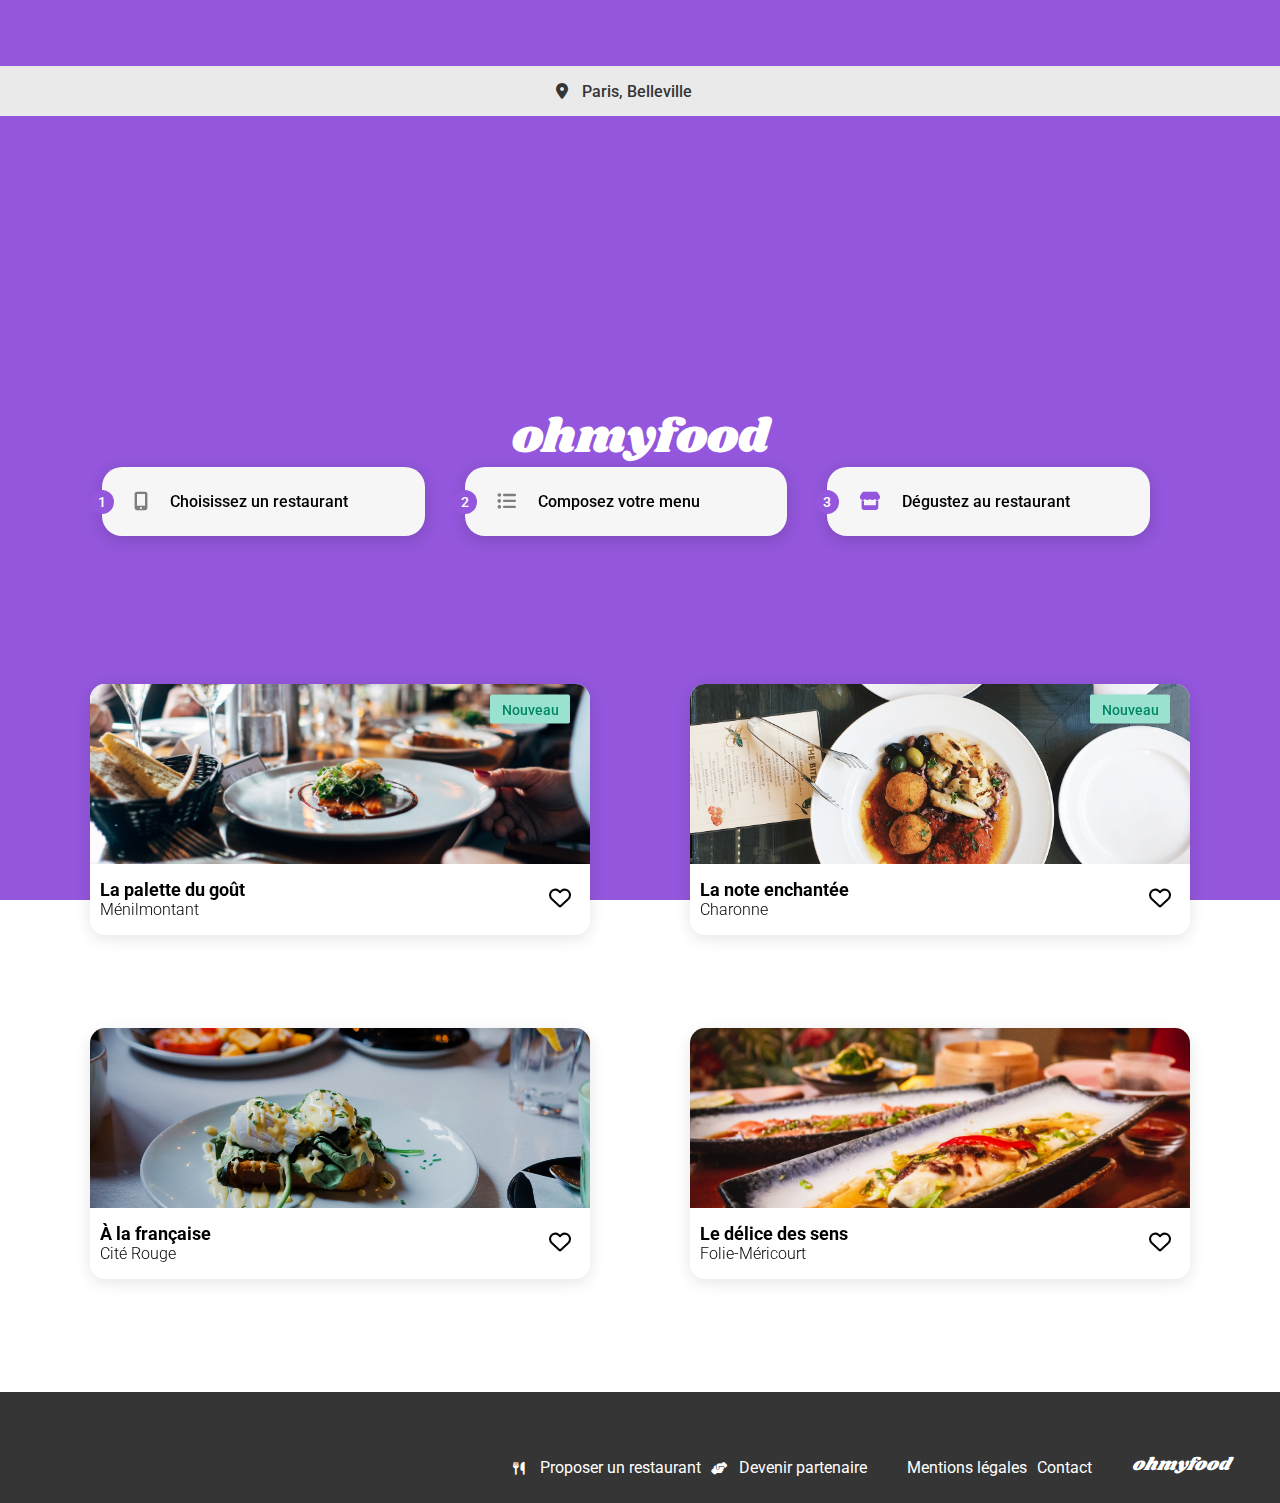
==== commit 823d066c: "add div" ====
--- a/index.html
+++ b/index.html
@@ -48,36 +48,36 @@
             <section id="fonctionnement">
                 <div class="container">
                     <h2>Fonctionnement</h2>
-                    <section id="detail">
-                        <div>
+                    <div id="detail">
+                        <div class="container-detail">
                             <span>1</span>
-                            <article>
+                            <div class="explication">
                                 <i class="fa-solid fa-mobile-screen-button"></i>
                                 <p>Choisissez un restaurant</p>
-                            </article>
+                            </div>
                         </div>
-                        <div>
+                        <div class="container-detail">
                             <span>2</span>
-                            <article>
+                            <div class="explication">
                                 <i class="fa-solid fa-list-ul"></i>
                                 <p>Composez votre menu</p>
-                            </article>
+                            </div>
                         </div>
-                        <div>
+                        <div class="container-detail">
                             <span>3</span>
-                            <article>
+                            <div class="explication">
                                 <i class="fa-solid fa-store fa--active"></i>
                                 <p>Dégustez au restaurant</p>
-                            </article>
+                            </div>
                         </div>
-                    </section>
+                    </div>
                 </div>
             </section>
 
             <section id="cards">
                 <div class="container">
                     <h2>Restaurants</h2>
-                    <section id="card-container">
+                    <div id="card-container">
                         <div>
                             <a href="./restaurants/laPaletteDuGout.html">
                                 <article class="card">
@@ -177,7 +177,7 @@
                                 </label>
                             </form>
                         </div>
-                    </section>
+                    </div>
                 </div>
             </section>
 
--- a/css/index.css
+++ b/css/index.css
@@ -21,7 +21,7 @@
   padding: 50px 20px;
 }
 
-.header-restaurant, .main-container #fonctionnement #detail article, .header-homepage #logo {
+.header-restaurant, .main-container #fonctionnement #detail .explication, .header-homepage #logo {
   display: flex;
   justify-content: center;
 }
@@ -110,12 +110,12 @@
   .main-container #fonctionnement #detail {
     flex-direction: row;
   }
-  .main-container #fonctionnement #detail div {
+  .main-container #fonctionnement #detail .container-detail {
     width: 100%;
     padding-right: 40px;
   }
 }
-.main-container #fonctionnement #detail article {
+.main-container #fonctionnement #detail .explication {
   justify-content: unset;
   align-items: center;
   padding: 25px 20px 25px 20px;
@@ -123,24 +123,24 @@
   border-radius: 20px;
   box-shadow: 0px 4px 15px 0px rgba(0, 0, 0, 0.1450980392);
 }
-.main-container #fonctionnement #detail article i {
+.main-container #fonctionnement #detail .explication i {
   margin: 0px 12px;
   color: #7E7E7E;
   font-size: 19px;
 }
-.main-container #fonctionnement #detail article .fa--active {
+.main-container #fonctionnement #detail .explication .fa--active {
   color: #9356DC;
 }
-.main-container #fonctionnement #detail article p {
+.main-container #fonctionnement #detail .explication p {
   font-weight: 500;
   margin-left: 10px;
 }
 @media screen and (min-width: 768px) {
-  .main-container #fonctionnement #detail article p {
+  .main-container #fonctionnement #detail .explication p {
     text-align: left;
   }
 }
-.main-container #fonctionnement #detail div {
+.main-container #fonctionnement #detail .container-detail {
   position: relative;
   margin-top: 25px;
   text-align: center;
@@ -262,6 +262,10 @@
   main #background .title-container h1 {
     margin-right: 20px;
   }
+}
+main #background .title-container .like-form {
+  position: unset;
+  transform: unset;
 }
 main #btn {
   flex-wrap: wrap;
@@ -576,7 +580,7 @@
   justify-content: center;
   align-items: center;
   text-align: center;
-  background-color: black;
+  background-color: #9356DC;
   animation: hideLoader 3s ease forwards;
 }
 .loader__title {
